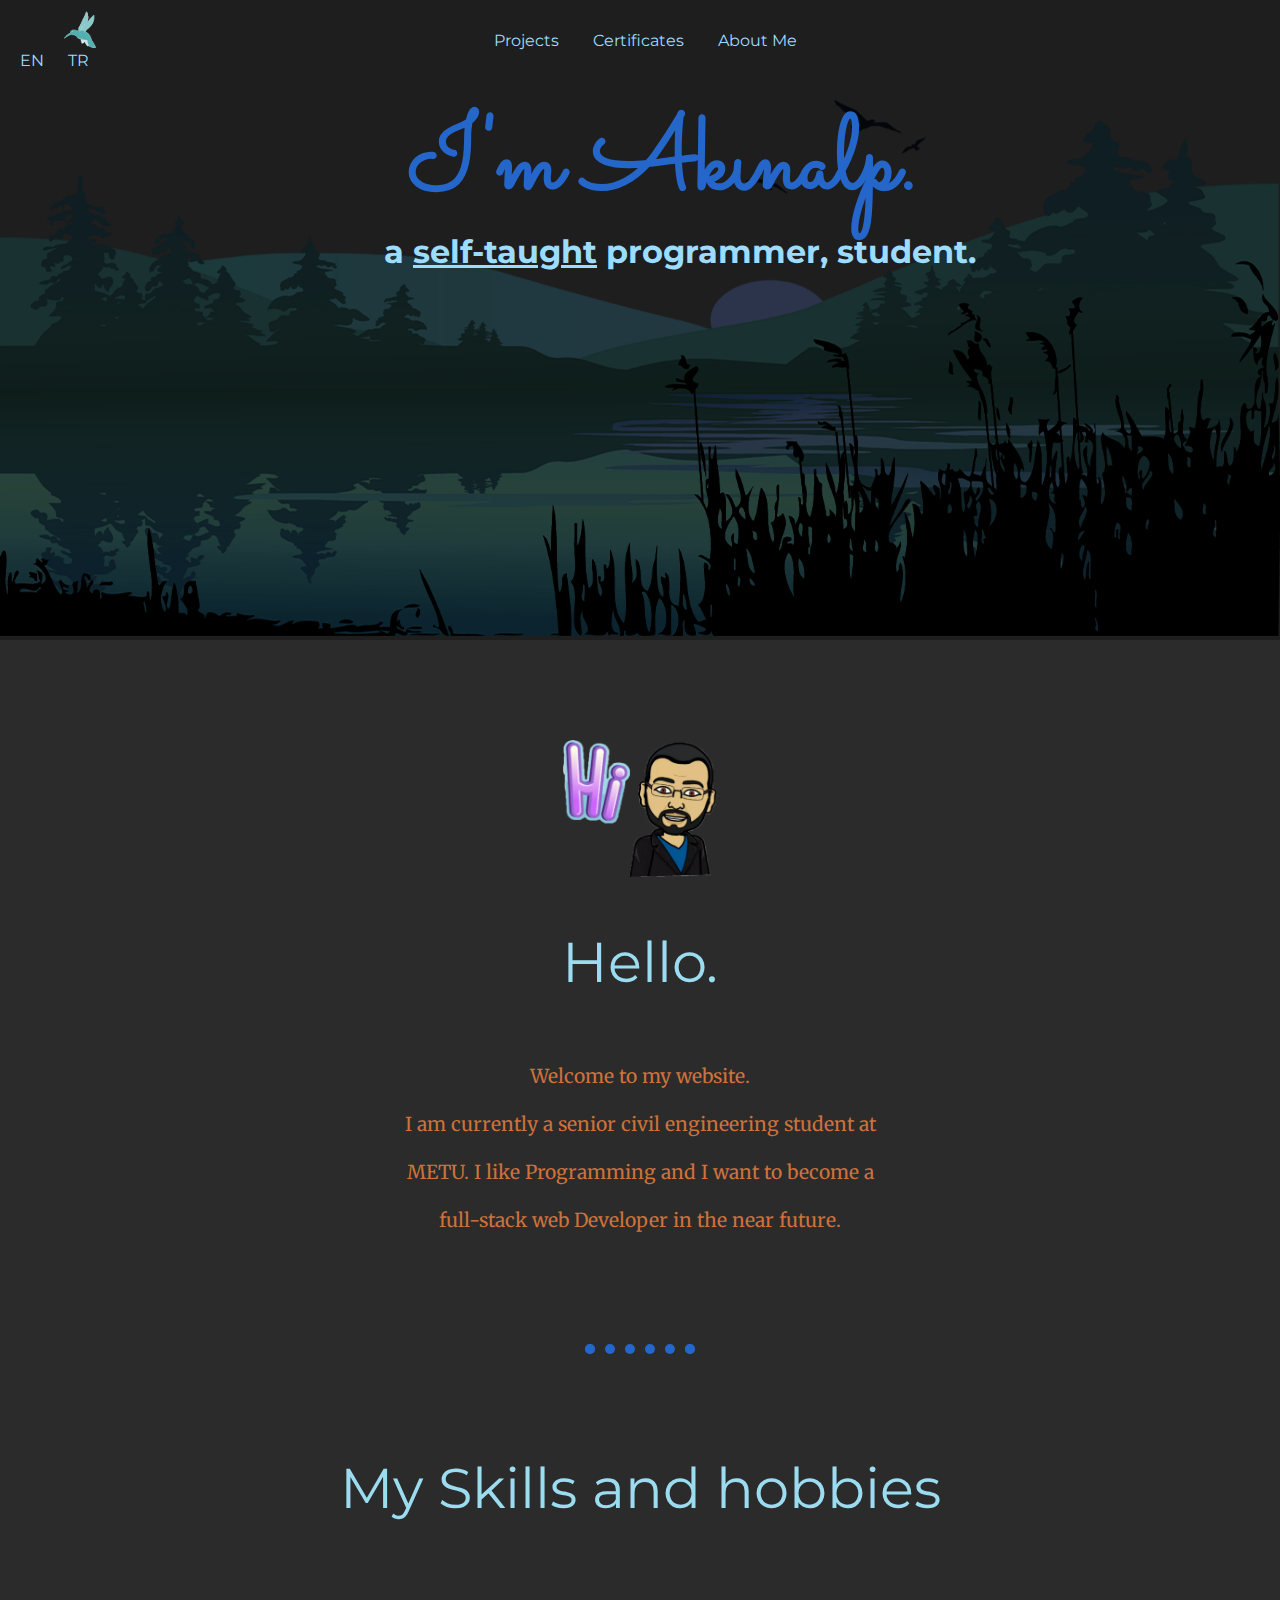
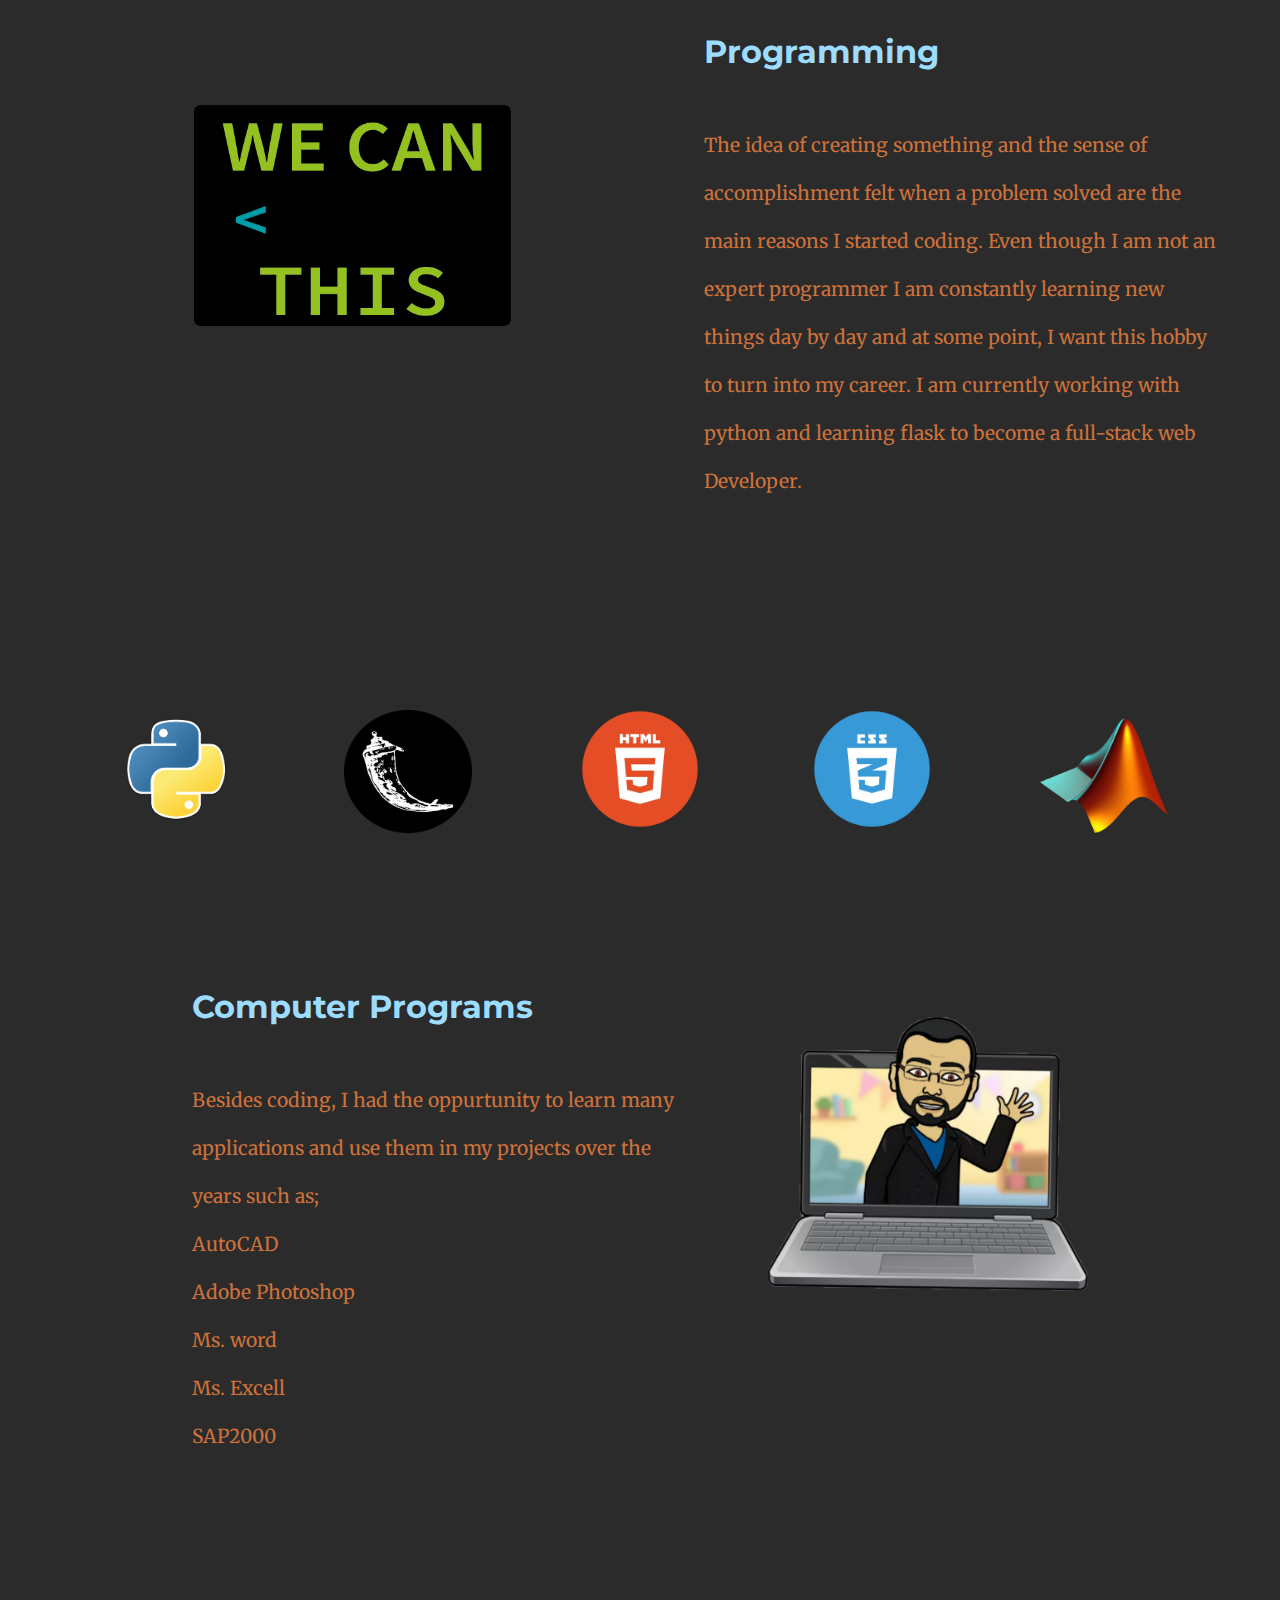
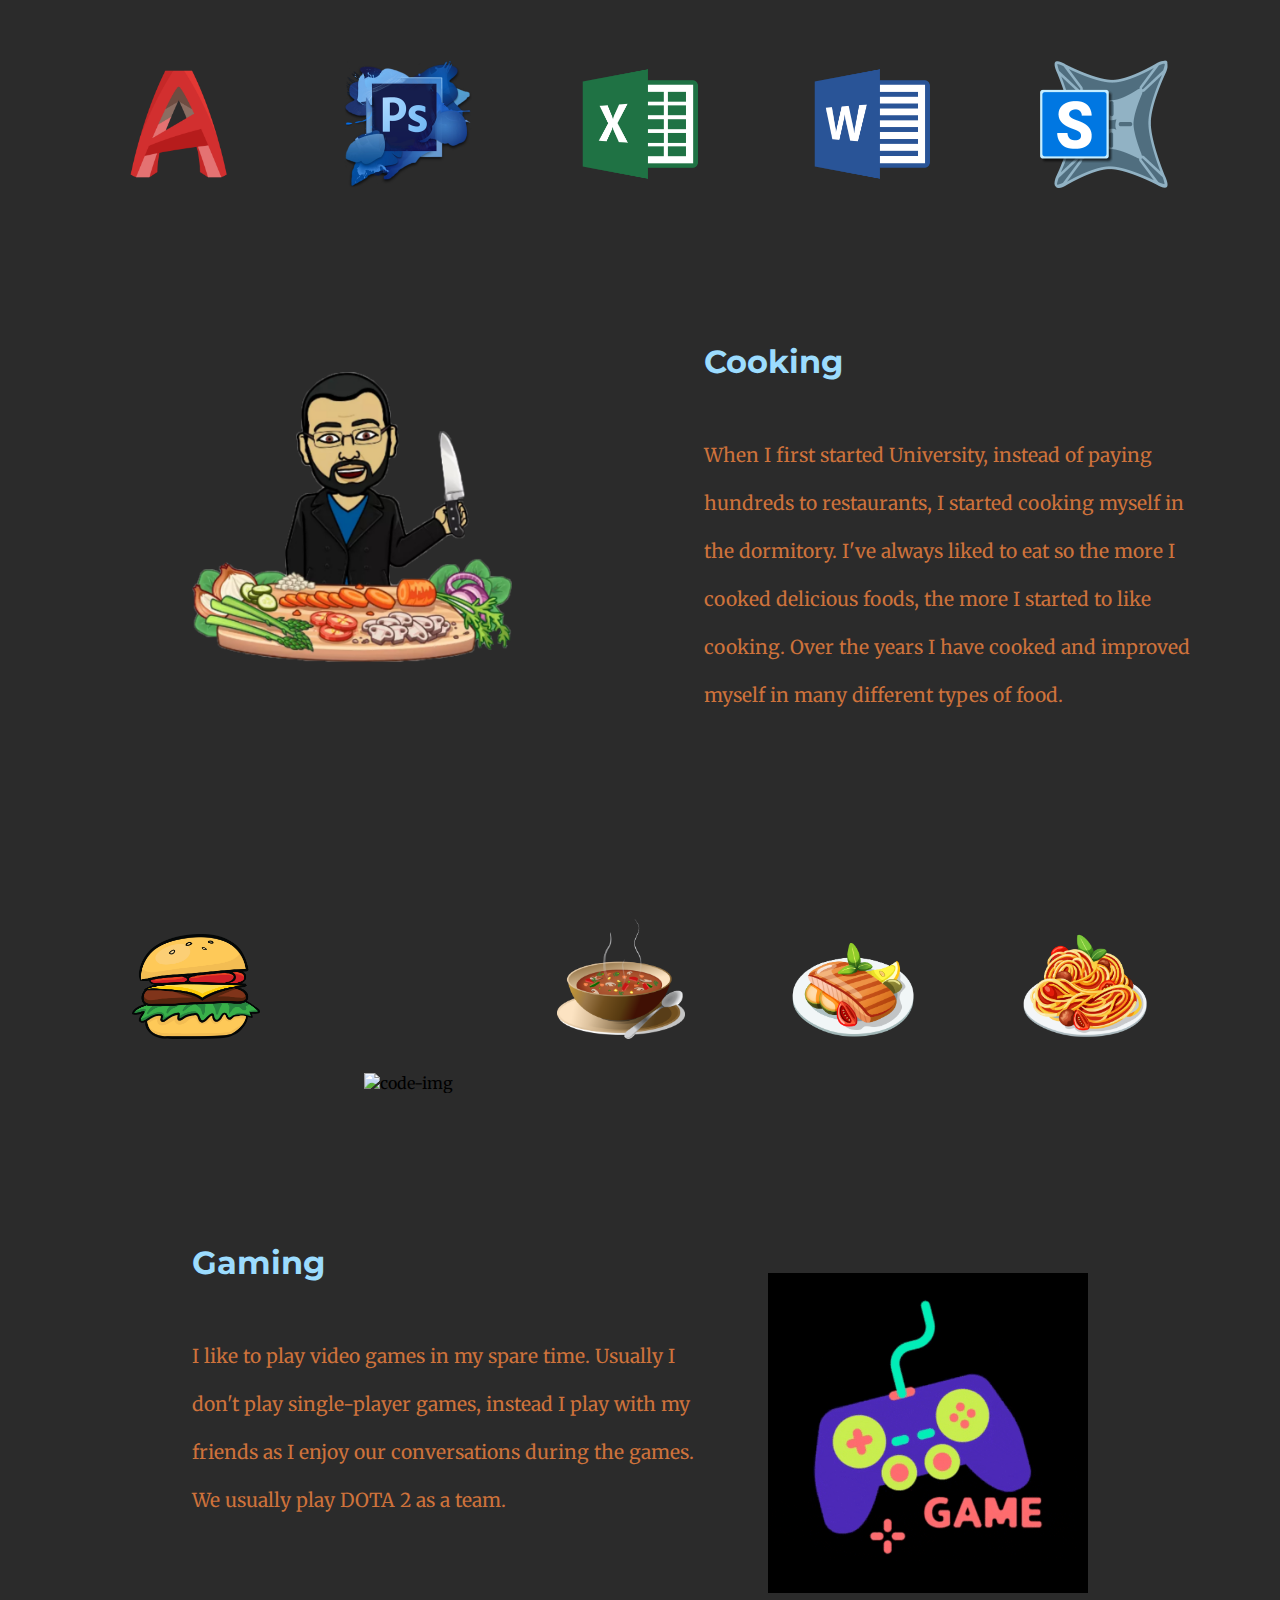
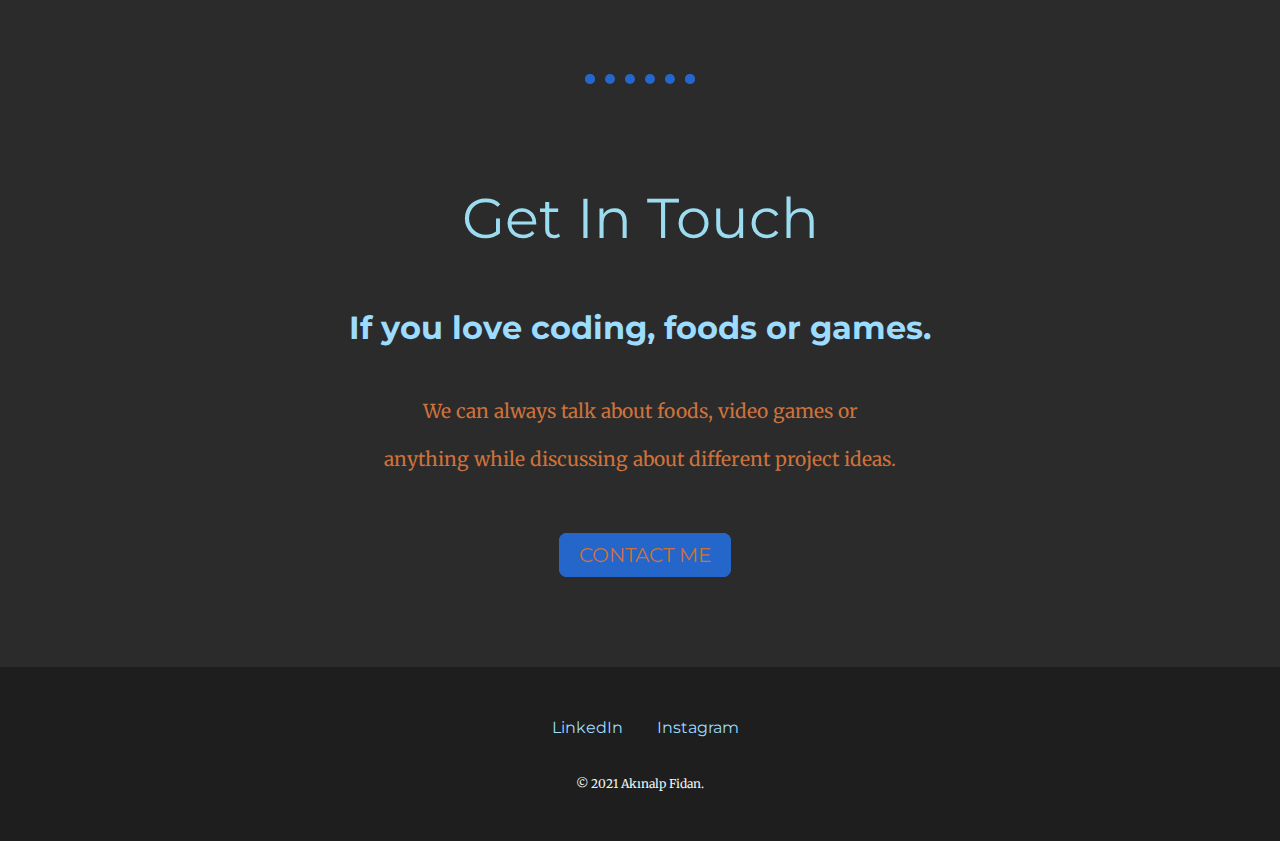
==== index.html @ 0c488c2d "Add initial files" ====
<!DOCTYPE html>
<html>

<head>
  <meta charset="utf-8">
  <title>Akınalp Fidan</title>
  <link rel="stylesheet" href="css/styles.css">
  <link href="https://fonts.googleapis.com/css?family=Merriweather|Montserrat|Sacramento" rel="stylesheet">
  <link rel="icon" href="favicon.ico">

</head>


<body>
  <div class="fixed-container">
    <a class="footer-link" href="index.html">Projects</a>
    <a class="footer-link" href="index.html">Certificates</a>
    <a class="footer-link" href="index.html">About Me</a>
    <div class="langs">
      <a class="language" href="index.html">EN</a>
      <a class="language" href="index_tr.html">TR</a>
    </div>
  </div>
  <div id="box"><img id="box" src="rcLoy5Lpi.gif" alt="cloud"></div>
  <div id="box2"><img id="box2" src="rcLoy5Lpi.gif" alt="cloud"></div>
  <div class="top-container">


    <div class="title-text">
      <h1>I'm Akınalp.</h1>
      <h3 class="main">a <span class="pro">self-taught</span> programmer, student.</h3>
    </div>

    <img class="mountain" src="images/sunset4.png" alt="mountain-img">
  </div>

  <div class="middle-container">

    <div class="profile">

      <img src="images/hello.png" alt="akinalp-profile-img">
      <h2>Hello.</h2>
      <p class="intro">Welcome to my website. <br> I am currently a senior civil engineering student at METU. I like
        Programming
        and I want to become a full-stack web Developer in the near future.
      </p>
    </div>
    <hr>
    <div class="skills">
      <h2>My Skills and hobbies </h2>
      <div class="skill-row">
        <img class="code-img" src="images/giphy.gif" alt="code-img">

        <h3 class="first-skill">Programming</h3>
        <p class="first-skill">The idea of creating something and the sense of accomplishment felt when a problem solved
          are the main reasons I started coding. Even though I am not an expert programmer I am constantly learning new
          things day by day and at some point, I want this hobby to turn into my career. I am currently working with
          python and learning
          flask to become a full-stack web Developer.
        </p>


      </div>
      <div>
        <img class="code-example" src="images/python.png" alt="code-img">
        <img class="code-example" src="images/flask.png" alt="code-img">
        <img class="code-example" src="images/html.png" alt="code-img">
        <img class="code-example" src="images/css.png" alt="code-img">
        <img class="code-example" src="images/Matlab.png" alt="code-img">
      </div>

      <div class="skill-row">
        <img class="app-img" src="images/code.png" alt="app-img">

        <h3 class="second-skill">Computer Programs</h3>
        <p class="second-skill">Besides coding, I had the oppurtunity to learn many applications and use them in my
          projects over the years such
          as;<br>
          AutoCAD<br> Adobe Photoshop <br>Ms. word<br> Ms. Excell<br> SAP2000</p>

      </div>
      <div>
        <img class="code-example" src="images/autocad.png" alt="code-img">
        <img class="code-example" src="images/ps.png" alt="code-img">
        <img class="code-example" src="images/excell.png" alt="code-img">
        <img class="code-example" src="images/word.png" alt="code-img">
        <img class="code-example" src="images/sap.png" alt="code-img">
      </div>
    </div>
    <div class="skill-row">
      <img class="cooking-img" src="images/cooking.png" alt="cooking-img">

      <h3 class="third-skill">Cooking</h3>
      <p class="third-skill">When I first started University, instead of paying hundreds to restaurants, I started
        cooking myself in the dormitory. I've always liked to eat so the more I cooked delicious foods, the more I
        started
        to like cooking. Over the years I have cooked and improved myself in many different types of food.

      </p>

    </div>
    <div>
      <img class="code-example" src="images/burger.png" alt="code-img">
      <img class="code-example" src="images/pizza.png" alt="code-img">
      <img class="code-example" src="images/soup.png" alt="code-img">
      <img class="code-example" src="images/steak.png" alt="code-img">
      <img class="code-example" src="images/pasta.png" alt="code-img">
    </div>
    <div class="skill-row">
      <img class="app-img" src="images/game.gif" alt="app-img">

      <h3 class="fourth-skill">Gaming</h3>
      <p class="fourth-skill">I like to play video games in my spare time. Usually I don't play single-player games,
        instead I play with my friends as I enjoy our conversations during the games. We usually play DOTA 2 as a
        team.<br></p>

    </div>
    <hr>
    <div class="contact-me">
      <h2>Get In Touch</h2>
      <h3>If you love coding, foods or games.</h3>
      <p class="contact-message">We can always talk about foods, video games or anything while discussing about
        different project ideas.</p>
      <a class="btn" href="mailto:akinalpfdn@outlook.com">CONTACT ME</a>
    </div>
  </div>


  <div class="bottom-container">
    <a class="footer-link" href="https://www.linkedin.com/in/akınalp-fidan-0b681616a/">LinkedIn</a>
    <a class="footer-link" href="https://www.instagram.com/akinalp.fidan/?hl=en">Instagram</a>

    <p class="copyright">© 2021 Akınalp Fidan.</p>
  </div>
</body>
<script type="text/javascript" src="script.js"></script>

</html>
---- css/styles.css ----
body {
  background-color: #2b2b2b;
  margin: 0;
  text-align: center;
  font-family: "Merriweather", serif;
}
#box {
  width: 80px;
  z-index: 99;
  position: absolute; /* Allows us to move it around */
  transition: ease-out 1s; /* Gives a smooth movement following the box, s for seconds. Feel free to increase lower */
}
#box2 {
  width: 80px;
  z-index: 99;
  position: absolute; /* Allows us to move it around */
  transition: ease-out 1s; /* Gives a smooth movement following the box, s for seconds. Feel free to increase lower */
}
h1 {
  color: #2566ca;
  font-size: 6.5rem;
  position: absolute;
  left: 32%;
  top: 40px;
  margin: 50px auto 0 auto;
  font-family: "Sacramento", cursive;
}

h2 {
  color: #9cdcf0;
  font-family: "Montserrat", sans-serif;
  font-size: 3.5rem;
  font-weight: normal;
  padding-bottom: 10px;
}
.main {
  position: absolute;
  left: 30%;
  top: 200px;
}
h3 {
  font-size: 2rem;
  color: #9cdcfe;
  font-family: "Montserrat", sans-serif;
}

p {
  line-height: 2.5;
  font-size: 1.2rem;
  color: #ce723b;
}

hr {
  border: dotted #2566ca 10px;
  border-bottom: none;
  width: 7%;
  margin: 100px auto;
}

a {
  color: #9cdcfe;
  font-family: "Montserrat", sans-serif;
  margin: 0 10px 10px 20px;
  text-decoration: none;
}

a:hover {
  color: #eaf6f6;
}

.top-container {
  background-color: #1e1e1e;
  position: relative;
  padding-top: 100px;
}

.middle-container {
  margin: 100px 0;
  background-color: #2b2b2b;
}

.bottom-container {
  background-color: #1e1e1e;
  padding: 50px 0 10px;
}
.fixed-container {
  background-color: #1e1e1e;
  padding: 30px 0 40px;
  margin-bottom: 10px;
  position: fixed;
  z-index: 99;
  width: 100%;
}
.skill-row {
  width: 100%;
  margin: 100px 0 150px 0;
  text-align: left;
}

.pro {
  text-decoration: underline;
}

.intro {
  width: 40%;
  margin: auto;
}

.contact-message {
  width: 40%;
  margin: 40px auto 60px;
}

.copyright {
  color: #eaf6f6;
  font-size: 0.75rem;
  padding: 20px 0;
}

.top-cloud {
  position: absolute;
  right: 300px;
  top: 40px;
}

.bottom-cloud {
  position: absolute;
  left: 250px;
  bottom: 300px;
}

.code-img {
  width: 25%;
  float: left;
  margin-left: 15%;
  margin-top: 70px;
}

.app-img {
  width: 25%;
  float: right;
  margin-right: 15%;
  margin-top: 30px;
}

.btn {
  background: #2566ca;
  background-image: -webkit-linear-gradient(top, #2566ca, #2566ca);
  background-image: -moz-linear-gradient(top, #2566ca, #2566ca);
  background-image: -ms-linear-gradient(top, #2566ca, #2566ca);
  background-image: -o-linear-gradient(top, #2566ca, #2566ca);
  background-image: linear-gradient(to bottom, #2566ca, #2566ca);
  -webkit-border-radius: 8;
  -moz-border-radius: 8;
  border-radius: 8px;
  font-family: "Montserrat", sans-serif;
  color: #ce723b;
  font-size: 20px;
  padding: 10px 20px 10px 20px;
  text-decoration: none;
}

.btn:hover {
  background: #9cdcfe;
  background-image: -webkit-linear-gradient(top, #9cdcfe, #9cdcfe);
  background-image: -moz-linear-gradient(top, #9cdcfe, #9cdcfe);
  background-image: -ms-linear-gradient(top, #9cdcfe, #9cdcfe);
  background-image: -o-linear-gradient(top, #9cdcfe, #9cdcfe);
  background-image: linear-gradient(to bottom, #9cdcfe, #9cdcfe);
  text-decoration: none;
}

.first-skill {
  width: 40%;

  margin-left: 55%;
  margin-top: 50px;
}

.second-skill {
  width: 40%;
  margin-top: 50px;
  margin-left: 15%;
}

.profile img {
  width: 12%;
}

.code-example {
  width: 10%;
  margin: 50px 50px 50px 50px;
}

.third-skill {
  width: 40%;

  margin-left: 55%;
  margin-top: 50px;
}

.cooking-img {
  width: 25%;
  float: left;
  margin-left: 15%;
  margin-top: 30px;
}

.fourth-skill {
  width: 40%;
  margin-top: 50px;
  margin-left: 15%;
}
.language {
  margin-right: 0;
}
.langs {
  position: absolute;

  align-items: center;
}

.mountain {
  width: 100%;
}
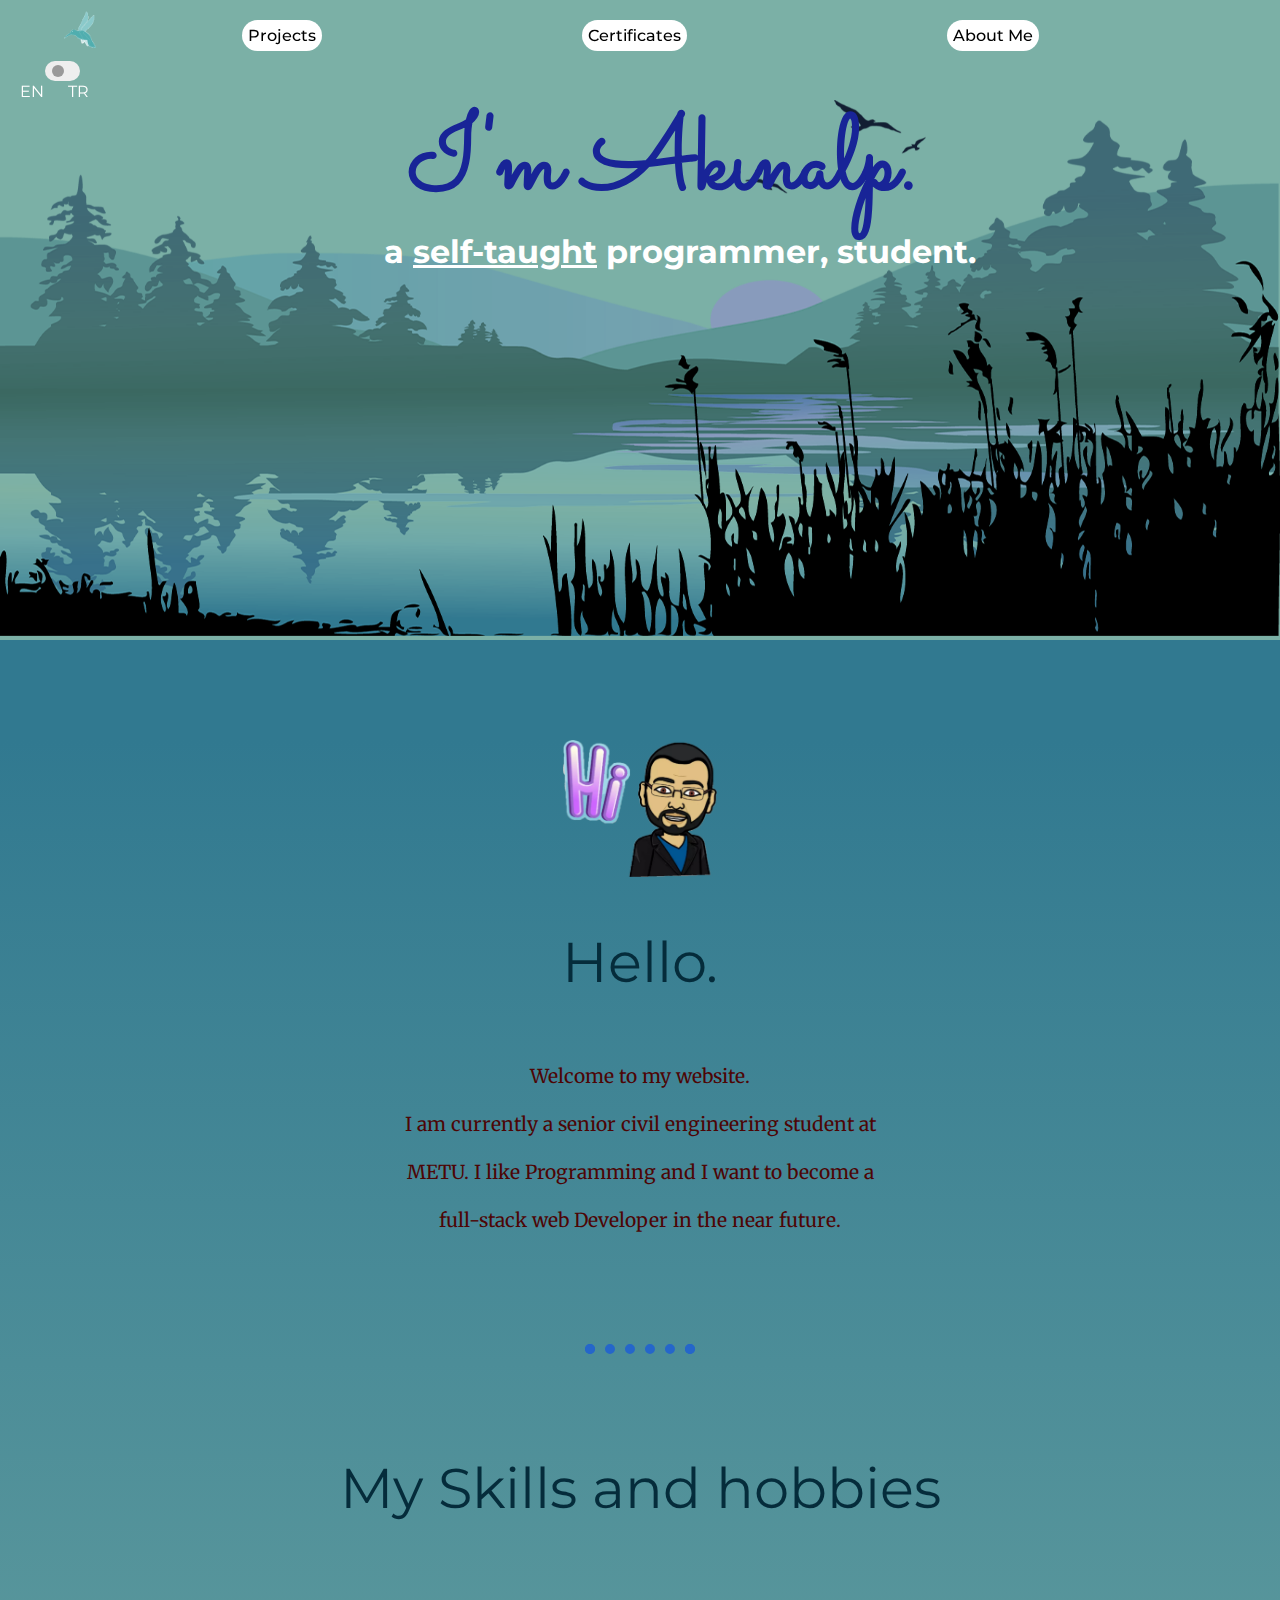
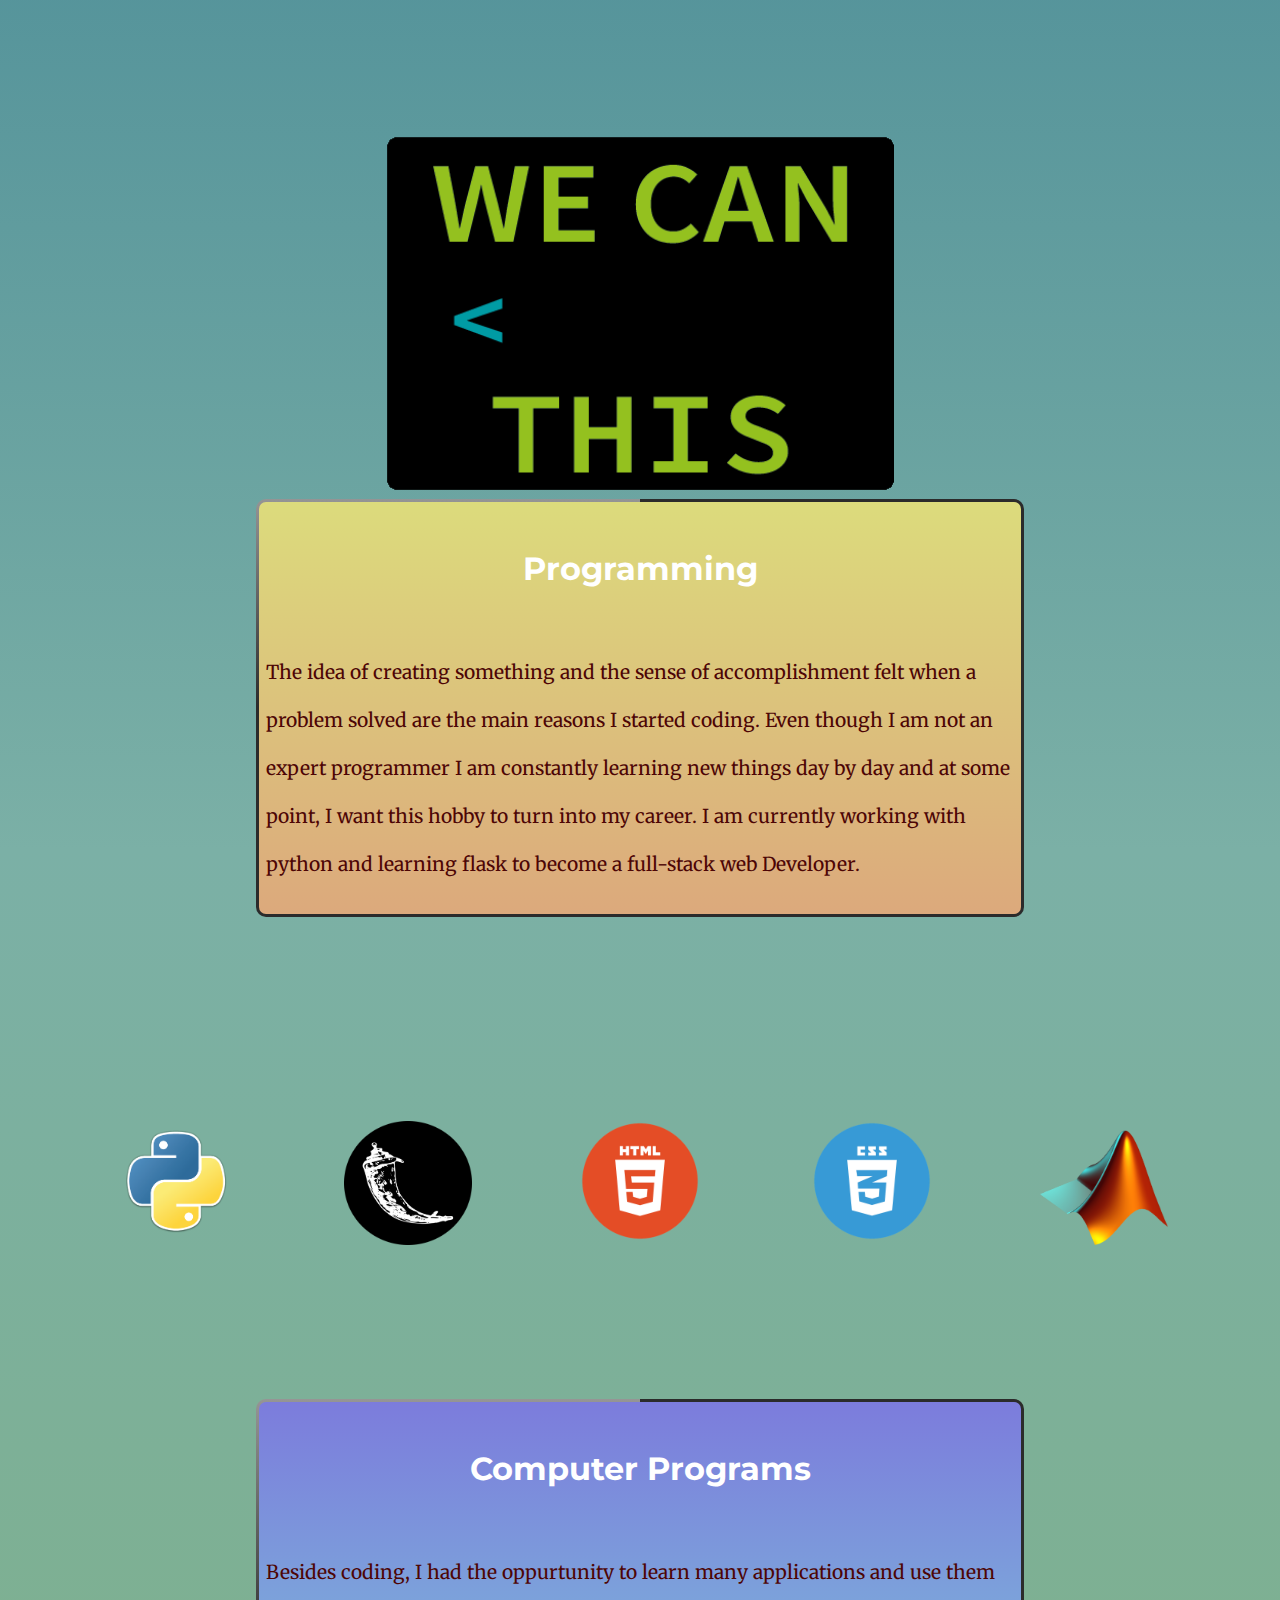
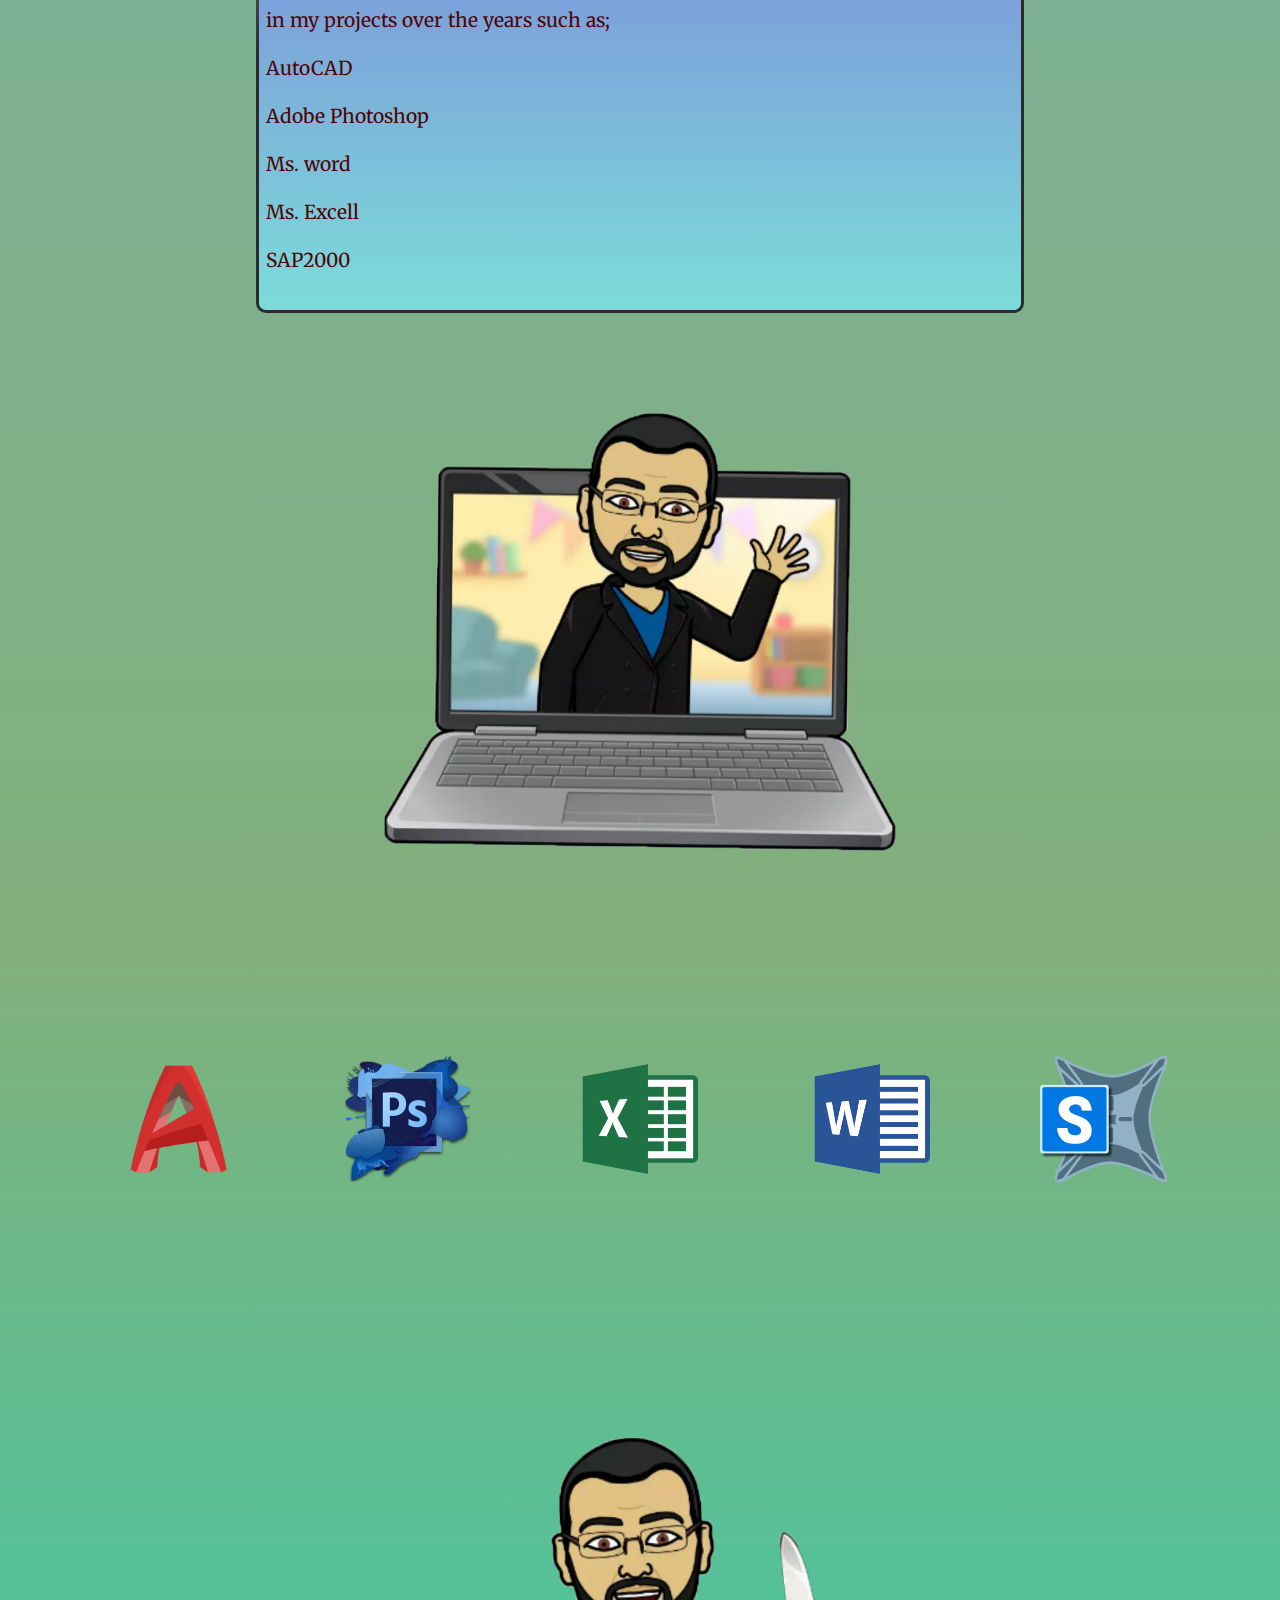
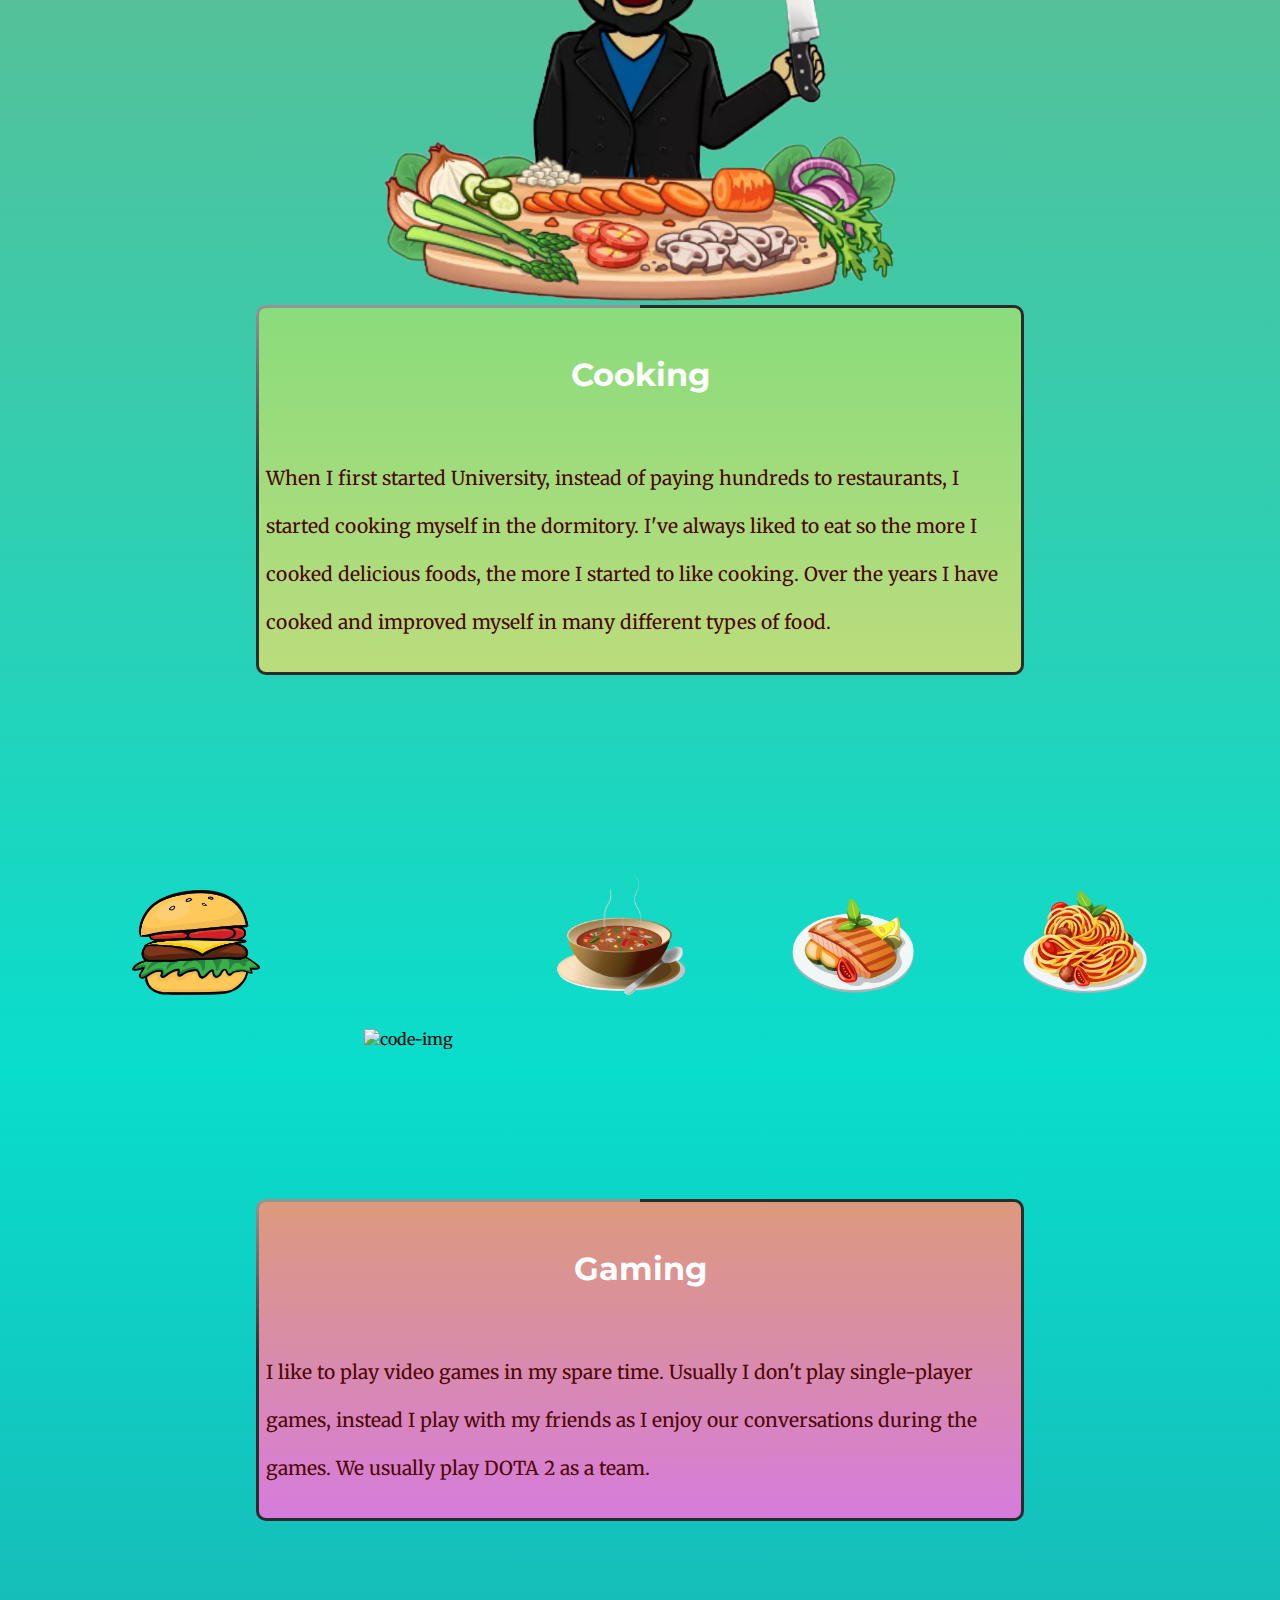
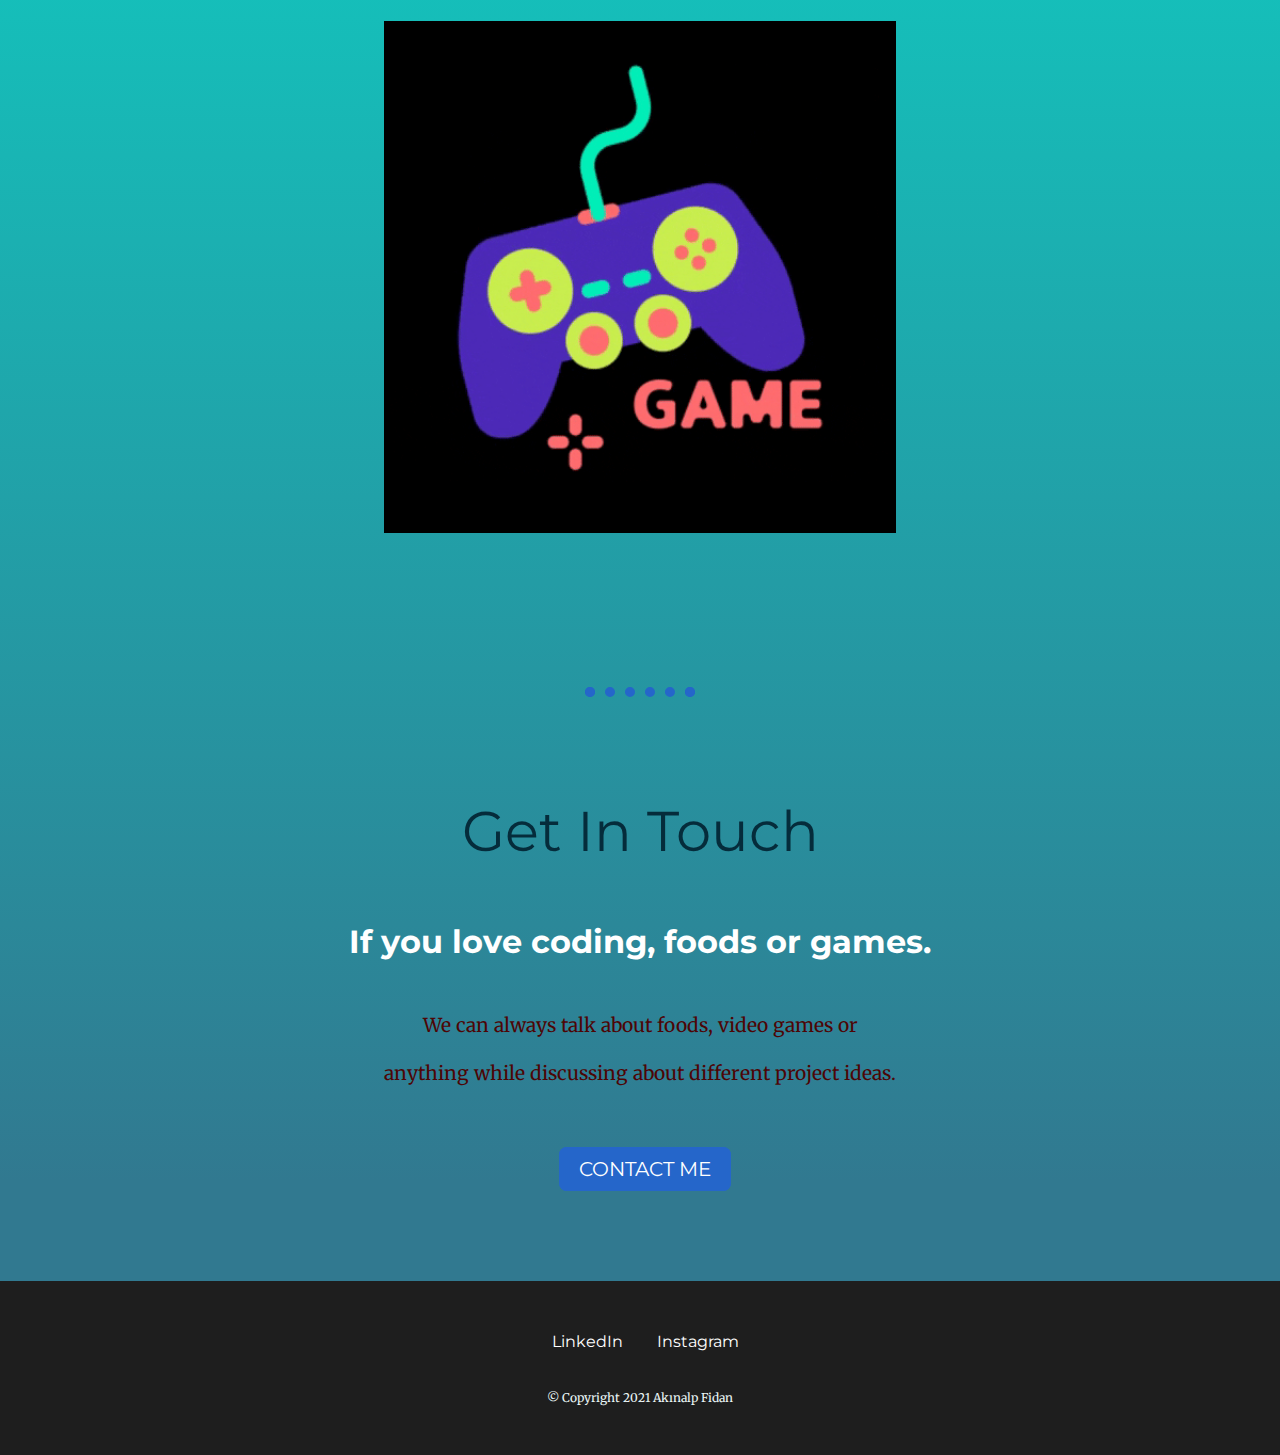
==== commit eaa4acec: "Add files via upload" ====
--- a/index.html
+++ b/index.html
@@ -1,138 +1,185 @@
-<!DOCTYPE html>
-<html>
-
-<head>
-  <meta charset="utf-8">
-  <title>Akınalp Fidan</title>
-  <link rel="stylesheet" href="css/styles.css">
-  <link href="https://fonts.googleapis.com/css?family=Merriweather|Montserrat|Sacramento" rel="stylesheet">
-  <link rel="icon" href="favicon.ico">
-
-</head>
-
-
-<body>
-  <div class="fixed-container">
-    <a class="footer-link" href="index.html">Projects</a>
-    <a class="footer-link" href="index.html">Certificates</a>
-    <a class="footer-link" href="index.html">About Me</a>
-    <div class="langs">
-      <a class="language" href="index.html">EN</a>
-      <a class="language" href="index_tr.html">TR</a>
-    </div>
-  </div>
-  <div id="box"><img id="box" src="rcLoy5Lpi.gif" alt="cloud"></div>
-  <div id="box2"><img id="box2" src="rcLoy5Lpi.gif" alt="cloud"></div>
-  <div class="top-container">
-
-
-    <div class="title-text">
-      <h1>I'm Akınalp.</h1>
-      <h3 class="main">a <span class="pro">self-taught</span> programmer, student.</h3>
-    </div>
-
-    <img class="mountain" src="images/sunset4.png" alt="mountain-img">
-  </div>
-
-  <div class="middle-container">
-
-    <div class="profile">
-
-      <img src="images/hello.png" alt="akinalp-profile-img">
-      <h2>Hello.</h2>
-      <p class="intro">Welcome to my website. <br> I am currently a senior civil engineering student at METU. I like
-        Programming
-        and I want to become a full-stack web Developer in the near future.
-      </p>
-    </div>
-    <hr>
-    <div class="skills">
-      <h2>My Skills and hobbies </h2>
-      <div class="skill-row">
-        <img class="code-img" src="images/giphy.gif" alt="code-img">
-
-        <h3 class="first-skill">Programming</h3>
-        <p class="first-skill">The idea of creating something and the sense of accomplishment felt when a problem solved
-          are the main reasons I started coding. Even though I am not an expert programmer I am constantly learning new
-          things day by day and at some point, I want this hobby to turn into my career. I am currently working with
-          python and learning
-          flask to become a full-stack web Developer.
-        </p>
-
-
-      </div>
-      <div>
-        <img class="code-example" src="images/python.png" alt="code-img">
-        <img class="code-example" src="images/flask.png" alt="code-img">
-        <img class="code-example" src="images/html.png" alt="code-img">
-        <img class="code-example" src="images/css.png" alt="code-img">
-        <img class="code-example" src="images/Matlab.png" alt="code-img">
-      </div>
-
-      <div class="skill-row">
-        <img class="app-img" src="images/code.png" alt="app-img">
-
-        <h3 class="second-skill">Computer Programs</h3>
-        <p class="second-skill">Besides coding, I had the oppurtunity to learn many applications and use them in my
-          projects over the years such
-          as;<br>
-          AutoCAD<br> Adobe Photoshop <br>Ms. word<br> Ms. Excell<br> SAP2000</p>
-
-      </div>
-      <div>
-        <img class="code-example" src="images/autocad.png" alt="code-img">
-        <img class="code-example" src="images/ps.png" alt="code-img">
-        <img class="code-example" src="images/excell.png" alt="code-img">
-        <img class="code-example" src="images/word.png" alt="code-img">
-        <img class="code-example" src="images/sap.png" alt="code-img">
-      </div>
-    </div>
-    <div class="skill-row">
-      <img class="cooking-img" src="images/cooking.png" alt="cooking-img">
-
-      <h3 class="third-skill">Cooking</h3>
-      <p class="third-skill">When I first started University, instead of paying hundreds to restaurants, I started
-        cooking myself in the dormitory. I've always liked to eat so the more I cooked delicious foods, the more I
-        started
-        to like cooking. Over the years I have cooked and improved myself in many different types of food.
-
-      </p>
-
-    </div>
-    <div>
-      <img class="code-example" src="images/burger.png" alt="code-img">
-      <img class="code-example" src="images/pizza.png" alt="code-img">
-      <img class="code-example" src="images/soup.png" alt="code-img">
-      <img class="code-example" src="images/steak.png" alt="code-img">
-      <img class="code-example" src="images/pasta.png" alt="code-img">
-    </div>
-    <div class="skill-row">
-      <img class="app-img" src="images/game.gif" alt="app-img">
-
-      <h3 class="fourth-skill">Gaming</h3>
-      <p class="fourth-skill">I like to play video games in my spare time. Usually I don't play single-player games,
-        instead I play with my friends as I enjoy our conversations during the games. We usually play DOTA 2 as a
-        team.<br></p>
-
-    </div>
-    <hr>
-    <div class="contact-me">
-      <h2>Get In Touch</h2>
-      <h3>If you love coding, foods or games.</h3>
-      <p class="contact-message">We can always talk about foods, video games or anything while discussing about
-        different project ideas.</p>
-      <a class="btn" href="mailto:akinalpfdn@outlook.com">CONTACT ME</a>
-    </div>
-  </div>
-
-
-  <div class="bottom-container">
-    <a class="footer-link" href="https://www.linkedin.com/in/akınalp-fidan-0b681616a/">LinkedIn</a>
-    <a class="footer-link" href="https://www.instagram.com/akinalp.fidan/?hl=en">Instagram</a>
-
-    <p class="copyright">© 2021 Akınalp Fidan.</p>
-  </div>
-</body>
-<script type="text/javascript" src="script.js"></script>
-
-</html>+<!DOCTYPE html>
+<html>
+
+<head>
+  <meta charset="utf-8">
+  <title>Akınalp Fidan</title>
+  <!-- Google Fonts -->
+  <link href="https://fonts.googleapis.com/css?family=Merriweather|Montserrat|Sacramento" rel="stylesheet">
+  <link rel="icon" href="favicon.ico">
+  <!-- Bootstrap CSS -->
+  <link rel="stylesheet" href="https://cdn.jsdelivr.net/npm/bootstrap@4.5.3/dist/css/bootstrap.min.css" integrity="sha384-TX8t27EcRE3e/ihU7zmQxVncDAy5uIKz4rEkgIXeMed4M0jlfIDPvg6uqKI2xXr2" crossorigin="anonymous">
+  <link rel="preconnect" href="https://fonts.gstatic.com">
+    <!-- fontawesome -->
+<link rel="stylesheet" href="https://use.fontawesome.com/releases/v5.15.3/css/all.css" integrity="sha384-SZXxX4whJ79/gErwcOYf+zWLeJdY/qpuqC4cAa9rOGUstPomtqpuNWT9wdPEn2fk" crossorigin="anonymous">
+  <!-- custom css -->
+  <link rel="stylesheet" href="css/styles.css">
+
+
+</head>
+
+
+<body>
+  <div class="fixed-container" , id="navbar">
+    <a class="BUTTON2" href="index.html">Projects</a>
+    <a class="BUTTON2" href="index.html">Certificates</a>
+    <a class="BUTTON2" href="index.html">About Me</a>
+
+       <label class="switch">
+         <i class="fas fa-adjust icon"></i>
+         <div>
+           <input type="checkbox", id="toggle" />
+           <span class="slider round"></span>
+         </div>
+       </label>
+
+
+    <div class="langs">
+      <a class="language" href="index.html">EN</a>
+      <a class="language" href="index_tr.html">TR</a>
+    </div>
+  </div>
+  <div id="box"><img id="box" src="rcLoy5Lpi.gif" alt="cloud"></div>
+  <div id="box2"><img id="box2" src="rcLoy5Lpi.gif" alt="cloud"></div>
+  <div class="top-container">
+
+
+    <div class="title-text">
+      <h1>I'm Akınalp.</h1>
+      <h3 class="main">a <span class="pro">self-taught</span> programmer, student.</h3>
+    </div>
+
+    <img class="mountain", id="mountain" src="images/sunset2.png" alt="mountain-img">
+  </div>
+
+  <div class="middle-container">
+
+    <div class="profile">
+
+      <img src="images/hello.png" alt="akinalp-profile-img">
+      <h2>Hello.</h2>
+      <p class="intro">Welcome to my website. <br> I am currently a senior civil engineering student at METU. I like
+        Programming
+        and I want to become a full-stack web Developer in the near future.
+      </p>
+    </div>
+    <hr>
+    <div class="skills">
+      <h2>My Skills and hobbies </h2>
+      <div class="skill-row row">
+        <div class="col-5">
+
+
+          <img class="skill-img" src="images/giphy.gif" alt="code-img">
+        </div>
+        <div class="col-7">
+          <div class="skill-one">
+
+
+            <h3 class="skill-head">Programming</h3>
+            <p class="skill-text">The idea of creating something and the sense of accomplishment felt when a problem solved
+              are the main reasons I started coding. Even though I am not an expert programmer I am constantly learning new
+              things day by day and at some point, I want this hobby to turn into my career. I am currently working with
+              python and learning
+              flask to become a full-stack web Developer.
+            </p>
+          </div>
+        </div>
+
+      </div>
+      <div>
+        <img class="code-example" src="images/python.png" alt="code-img">
+        <img class="code-example" src="images/flask.png" alt="code-img">
+        <img class="code-example" src="images/html.png" alt="code-img">
+        <img class="code-example" src="images/css.png" alt="code-img">
+        <img class="code-example" src="images/Matlab.png" alt="code-img">
+      </div>
+
+      <div class="skill-row row">
+        <div class="col-7">
+          <div class="skill-two">
+            <h3 class="skill-head">Computer Programs</h3>
+            <p class="skill-text">Besides coding, I had the oppurtunity to learn many applications and use them in my
+              projects over the years such
+              as;<br>
+              AutoCAD<br> Adobe Photoshop <br>Ms. word<br> Ms. Excell<br> SAP2000</p>
+
+          </div>
+        </div>
+        <div class="col-5">
+          <img class="skill-img" src="images/code.png" alt="app-img">
+        </div>
+      </div>
+      <div>
+        <img class="code-example" src="images/autocad.png" alt="code-img">
+        <img class="code-example" src="images/ps.png" alt="code-img">
+        <img class="code-example" src="images/excell.png" alt="code-img">
+        <img class="code-example" src="images/word.png" alt="code-img">
+        <img class="code-example" src="images/sap.png" alt="code-img">
+      </div>
+
+      <div class="skill-row row">
+        <div class="col-5">
+          <img class="skill-img" src="images/cooking.png" alt="cooking-img">
+        </div>
+        <div class="col-7">
+          <div class="skill-three">
+            <h3 class="skill-head">Cooking</h3>
+            <p class="skill-text">When I first started University, instead of paying hundreds to restaurants, I started
+              cooking myself in the dormitory. I've always liked to eat so the more I cooked delicious foods, the more I
+              started
+              to like cooking. Over the years I have cooked and improved myself in many different types of food.
+
+            </p>
+          </div>
+        </div>
+      </div>
+      <div>
+        <img class="code-example" src="images/burger.png" alt="code-img">
+        <img class="code-example" src="images/pizza.png" alt="code-img">
+        <img class="code-example" src="images/soup.png" alt="code-img">
+        <img class="code-example" src="images/steak.png" alt="code-img">
+        <img class="code-example" src="images/pasta.png" alt="code-img">
+      </div>
+      <div class="skill-row row">
+        <div class="col-7">
+              <div class="skill-four">
+          <h3 class="skill-head">Gaming</h3>
+
+            <p class="skill-text">I like to play video games in my spare time. Usually I don't play single-player games,
+              instead I play with my friends as I enjoy our conversations during the games. We usually play DOTA 2 as a
+              team.<br></p>
+          </div>
+        </div>
+        <div class="col-5">
+          <img class="skill-img" src="images/game.gif" alt="app-img">
+        </div>
+      </div>
+      <hr>
+      <div class="contact-me">
+        <h2>Get In Touch</h2>
+        <h3>If you love coding, foods or games.</h3>
+        <p class="contact-message">We can always talk about foods, video games or anything while discussing about
+          different project ideas.</p>
+        <a class="btn" href="mailto:akinalpfdn@outlook.com">CONTACT ME</a>
+      </div>
+    </div>
+  </div>
+
+  <div class="bottom-container">
+    <a class="footer-link" href="https://www.linkedin.com/in/akınalp-fidan-0b681616a/">LinkedIn</a>
+    <a class="footer-link" href="https://www.instagram.com/akinalp.fidan/?hl=en">Instagram</a>
+
+    <p class="copyright">© Copyright 2021 Akınalp Fidan</p>
+  </div>
+</body>
+<!-- js for birds -->
+<script type="text/javascript" src="script.js"></script>
+<script type="text/javascript">
+  body.classList.add('light-theme');
+</script>
+<!-- Option 1: jQuery and Bootstrap Bundle (includes Popper) -->
+<script src="https://code.jquery.com/jquery-3.5.1.slim.min.js" integrity="sha384-DfXdz2htPH0lsSSs5nCTpuj/zy4C+OGpamoFVy38MVBnE+IbbVYUew+OrCXaRkfj" crossorigin="anonymous"></script>
+<script src="https://cdn.jsdelivr.net/npm/bootstrap@4.5.3/dist/js/bootstrap.bundle.min.js" integrity="sha384-ho+j7jyWK8fNQe+A12Hb8AhRq26LrZ/JpcUGGOn+Y7RsweNrtN/tE3MoK7ZeZDyx" crossorigin="anonymous"></script>
+
+</html>
--- a/css/styles.css
+++ b/css/styles.css
@@ -1,225 +1,500 @@
-body {
-  background-color: #2b2b2b;
-  margin: 0;
-  text-align: center;
-  font-family: "Merriweather", serif;
-}
-#box {
-  width: 80px;
-  z-index: 99;
-  position: absolute; /* Allows us to move it around */
-  transition: ease-out 1s; /* Gives a smooth movement following the box, s for seconds. Feel free to increase lower */
-}
-#box2 {
-  width: 80px;
-  z-index: 99;
-  position: absolute; /* Allows us to move it around */
-  transition: ease-out 1s; /* Gives a smooth movement following the box, s for seconds. Feel free to increase lower */
-}
-h1 {
-  color: #2566ca;
-  font-size: 6.5rem;
-  position: absolute;
-  left: 32%;
-  top: 40px;
-  margin: 50px auto 0 auto;
-  font-family: "Sacramento", cursive;
-}
-
-h2 {
-  color: #9cdcf0;
-  font-family: "Montserrat", sans-serif;
-  font-size: 3.5rem;
-  font-weight: normal;
-  padding-bottom: 10px;
-}
-.main {
-  position: absolute;
-  left: 30%;
-  top: 200px;
-}
-h3 {
-  font-size: 2rem;
-  color: #9cdcfe;
-  font-family: "Montserrat", sans-serif;
-}
-
-p {
-  line-height: 2.5;
-  font-size: 1.2rem;
-  color: #ce723b;
-}
-
-hr {
-  border: dotted #2566ca 10px;
-  border-bottom: none;
-  width: 7%;
-  margin: 100px auto;
-}
-
-a {
-  color: #9cdcfe;
-  font-family: "Montserrat", sans-serif;
-  margin: 0 10px 10px 20px;
-  text-decoration: none;
-}
-
-a:hover {
-  color: #eaf6f6;
-}
-
-.top-container {
-  background-color: #1e1e1e;
-  position: relative;
-  padding-top: 100px;
-}
-
-.middle-container {
-  margin: 100px 0;
-  background-color: #2b2b2b;
-}
-
-.bottom-container {
-  background-color: #1e1e1e;
-  padding: 50px 0 10px;
-}
-.fixed-container {
-  background-color: #1e1e1e;
-  padding: 30px 0 40px;
-  margin-bottom: 10px;
-  position: fixed;
-  z-index: 99;
-  width: 100%;
-}
-.skill-row {
-  width: 100%;
-  margin: 100px 0 150px 0;
-  text-align: left;
-}
-
-.pro {
-  text-decoration: underline;
-}
-
-.intro {
-  width: 40%;
-  margin: auto;
-}
-
-.contact-message {
-  width: 40%;
-  margin: 40px auto 60px;
-}
-
-.copyright {
-  color: #eaf6f6;
-  font-size: 0.75rem;
-  padding: 20px 0;
-}
-
-.top-cloud {
-  position: absolute;
-  right: 300px;
-  top: 40px;
-}
-
-.bottom-cloud {
-  position: absolute;
-  left: 250px;
-  bottom: 300px;
-}
-
-.code-img {
-  width: 25%;
-  float: left;
-  margin-left: 15%;
-  margin-top: 70px;
-}
-
-.app-img {
-  width: 25%;
-  float: right;
-  margin-right: 15%;
-  margin-top: 30px;
-}
-
-.btn {
-  background: #2566ca;
-  background-image: -webkit-linear-gradient(top, #2566ca, #2566ca);
-  background-image: -moz-linear-gradient(top, #2566ca, #2566ca);
-  background-image: -ms-linear-gradient(top, #2566ca, #2566ca);
-  background-image: -o-linear-gradient(top, #2566ca, #2566ca);
-  background-image: linear-gradient(to bottom, #2566ca, #2566ca);
-  -webkit-border-radius: 8;
-  -moz-border-radius: 8;
-  border-radius: 8px;
-  font-family: "Montserrat", sans-serif;
-  color: #ce723b;
-  font-size: 20px;
-  padding: 10px 20px 10px 20px;
-  text-decoration: none;
-}
-
-.btn:hover {
-  background: #9cdcfe;
-  background-image: -webkit-linear-gradient(top, #9cdcfe, #9cdcfe);
-  background-image: -moz-linear-gradient(top, #9cdcfe, #9cdcfe);
-  background-image: -ms-linear-gradient(top, #9cdcfe, #9cdcfe);
-  background-image: -o-linear-gradient(top, #9cdcfe, #9cdcfe);
-  background-image: linear-gradient(to bottom, #9cdcfe, #9cdcfe);
-  text-decoration: none;
-}
-
-.first-skill {
-  width: 40%;
-
-  margin-left: 55%;
-  margin-top: 50px;
-}
-
-.second-skill {
-  width: 40%;
-  margin-top: 50px;
-  margin-left: 15%;
-}
-
-.profile img {
-  width: 12%;
-}
-
-.code-example {
-  width: 10%;
-  margin: 50px 50px 50px 50px;
-}
-
-.third-skill {
-  width: 40%;
-
-  margin-left: 55%;
-  margin-top: 50px;
-}
-
-.cooking-img {
-  width: 25%;
-  float: left;
-  margin-left: 15%;
-  margin-top: 30px;
-}
-
-.fourth-skill {
-  width: 40%;
-  margin-top: 50px;
-  margin-left: 15%;
-}
-.language {
-  margin-right: 0;
-}
-.langs {
-  position: absolute;
-
-  align-items: center;
-}
-
-.mountain {
-  width: 100%;
-}
+body{
+  --bodyBg: #317990;
+  --h1Color:#182497;
+  --h2Color:#052c3b;
+  --h3Color: #ffffff;
+  --pColor:#4d0505;
+  --hrColor:#2566ca;
+  --aColor: #ffffff;
+  --aHovorColor:#000000;
+  --topContainerBg:#7bb0a6;
+  --middleContainerBg:linear-gradient(#317990, #7bb0a6, #81b07b, #09ddcc, #317990);
+  --bottomContainerBg:#1e1e1e;
+  --btnColor:#ffffff;
+  --BUTTON2Bg:#ffffff;
+  --BUTTON2Color:#000000;
+  --BUTTON2HoverBg:#757474;
+  --skillOneColor:linear-gradient(#dcdb7c, #dca97c);
+  --skillTwoColor:linear-gradient(#7c7cdc, #7cdcd9);
+  --skillThreeColor:linear-gradient(#8adc7c, #bbdc7c);
+  --skillFourColor:linear-gradient(#dc9a7c, #d67cdc);
+  --iconCOlor:#000000;
+  --skillsBorderColor:linear-gradient(#ffffff, #2b2b2b), linear-gradient(#2b2b2b, #2b2b2b), linear-gradient(#2b2b2b, #2b2b2b), linear-gradient(#2b2b2b, #2b2b2b);
+
+}
+
+body.dark-theme{
+  --bodyBg: #1e1e1e;
+  --h1Color:#2566ca;
+  --h2Color:#9cdcf0;
+  --h3Color: #9cdcfe;
+  --pColor:#ce723b;
+  --hrColor:#2566ca;
+  --aColor: #9cdcfe;
+  --aHovorColor:#eaf6f6;
+  --topContainerBg:#1e1e1e;
+  --middleContainerBg:linear-gradient(#1e1e1e, #2b2b2b, #5b5b5b, #2b2b2b, #1e1e1e);
+  --bottomContainerBg:#1e1e1e;
+  --btnColor:#ce723b;
+  --BUTTON2Bg:#1E1E1E;
+  --BUTTON2Color:#9CDCFE;
+  --BUTTON2HoverBg:#2B2B2B;
+  --skillOneColor:linear-gradient(#272727, #313131);
+  --skillTwoColor:linear-gradient(#464646, #595959);
+  --skillThreeColor:linear-gradient(#494949, #363636);
+  --skillFourColor:linear-gradient(#282828, #252525);
+  --iconCOlor:#ffffff;
+  --skillsBorderColor:linear-gradient(#000000, #ffffff), linear-gradient(#ffffff, #ffffff), linear-gradient(#ffffff, #ffffff), linear-gradient(#ffffff, #ffffff);
+
+
+}
+
+
+body {
+  /* background-color: #1e1e1e; */
+  background-color: var(--bodyBg);
+  margin: 0;
+  text-align: center;
+  font-family: "Merriweather", serif;
+}
+
+h1 {
+  color: var(--h1Color);
+  font-size: 6.5rem;
+  position: absolute;
+  left: 32%;
+  top: 40px;
+  margin: 50px auto 0 auto;
+  font-family: "Sacramento", cursive;
+}
+
+h2 {
+  /* color: #9cdcf0; */
+    color: var(--h2Color);
+  font-family: "Montserrat", sans-serif;
+  font-size: 3.5rem;
+  font-weight: normal;
+  padding-bottom: 10px;
+}
+
+h3 {
+  font-size: 2rem;
+  /* color: #9cdcfe; */
+    color: var(--h3Color);
+  font-family: "Montserrat", sans-serif;
+  text-align: center;
+}
+
+p {
+  line-height: 2.5;
+  font-size: 1.2rem;
+  /* color: #ce723b; */
+    color: var(--pColor);
+}
+
+hr {
+  border: dotted var(--hrColor) 10px;
+  border-bottom: none;
+  width: 7%;
+  margin: 100px auto;
+}
+
+a {
+  color: #9cdcfe;
+    color: var(--aColor);
+  font-family: "Montserrat", sans-serif;
+  margin: 0 10px 10px 20px;
+  text-decoration: none;
+}
+
+a:hover {
+  color: #eaf6f6;
+  color: var(--aHovorColor);
+}
+
+#box {
+  width: 80px;
+  z-index: 99;
+  position: absolute;
+  /* Allows us to move it around */
+  transition: ease-out 1s;
+  /* Gives a smooth movement following the box, s for seconds. Feel free to increase lower */
+}
+
+#box2 {
+  width: 80px;
+  z-index: 99;
+  position: absolute;
+  /* Allows us to move it around */
+  transition: ease-out 1s;
+  /* Gives a smooth movement following the box, s for seconds. Feel free to increase lower */
+}
+
+/* Navigation Bar */
+.fixed-container {
+  /* background-color: #1e1e1e; */
+  padding: 20px 0 40px;
+  margin-bottom: 10px;
+  position: fixed;
+  z-index: 99;
+  width: 100%;
+  transition: top 0.4s;
+}
+
+.language {
+  margin-right: 0;
+}
+
+.langs {
+  position: absolute;
+  align-items: center;
+}
+
+/* Top Container */
+.top-container {
+  /* background-color: #1e1e1e; */
+  background-color: var(--topContainerBg);
+  position: relative;
+  padding-top: 100px;
+}
+
+.main {
+  position: absolute;
+  left: 30%;
+  top: 200px;
+}
+
+.pro {
+  text-decoration: underline;
+}
+
+.mountain {
+  width: 100%;
+}
+
+/* middle Container */
+.middle-container {
+  margin: 100px 0;
+  /* background-color: #2b2b2b; */
+  /* background-image: linear-gradient(#1e1e1e, #2b2b2b, #5b5b5b, #2b2b2b, #1e1e1e); */
+    background-image: var(--middleContainerBg);
+}
+
+.bottom-container {
+  background-color: var(--bottomContainerBg);
+  padding: 50px 0 10px;
+}
+
+.skill-row {
+  margin: 100px 0 150px 0;
+}
+
+.intro {
+  width: 40%;
+  margin: auto;
+}
+
+.contact-message {
+  width: 40%;
+  margin: 40px auto 60px;
+}
+
+.skill-text {
+  /* width: 40%; */
+  text-align: left;
+  /* margin: 0 20%; */
+  margin-top: 50px;
+  padding: 10px;
+}
+
+.skill-head {
+  /* width: 40%; */
+  text-align: center;
+  /* margin: 0 20%; */
+  margin-top: 50px;
+}
+
+.skill-img {
+  width: 40%;
+  margin: auto;
+  margin-top: 100px;
+}
+
+.profile img {
+  width: 12%;
+}
+
+.code-example {
+  width: 10%;
+  margin: 50px 50px 50px 50px;
+}
+
+.btn {
+  background: #2566ca;
+  background-image: -webkit-linear-gradient(top, #2566ca, #2566ca);
+  background-image: -moz-linear-gradient(top, #2566ca, #2566ca);
+  background-image: -ms-linear-gradient(top, #2566ca, #2566ca);
+  background-image: -o-linear-gradient(top, #2566ca, #2566ca);
+  background-image: linear-gradient(to bottom, #2566ca, #2566ca);
+  -webkit-border-radius: 8;
+  -moz-border-radius: 8;
+  border-radius: 8px;
+  font-family: "Montserrat", sans-serif;
+  /* color: #ce723b; */
+    color: var(--btnColor);;
+  font-size: 20px;
+  padding: 10px 20px 10px 20px;
+  text-decoration: none;
+}
+
+.btn:hover {
+  background: #9cdcfe;
+  background-image: -webkit-linear-gradient(top, #9cdcfe, #9cdcfe);
+  background-image: -moz-linear-gradient(top, #9cdcfe, #9cdcfe);
+  background-image: -ms-linear-gradient(top, #9cdcfe, #9cdcfe);
+  background-image: -o-linear-gradient(top, #9cdcfe, #9cdcfe);
+  background-image: linear-gradient(to bottom, #9cdcfe, #9cdcfe);
+  text-decoration: none;
+}
+
+.copyright {
+  color: #eaf6f6;
+  font-size: 0.75rem;
+  padding: 20px 0;
+}
+
+.BUTTON2 {
+  background: var(--BUTTON2Bg);
+  -webkit-border-radius: 100px;
+  -moz-border-radius: 100px;
+  border-radius: 100px;
+  color: var(--BUTTON2Color);
+  font-weight: 500;
+  padding: 6px;
+  margin: 0 10%;
+  text-decoration: none;
+  display: inline-block;
+  cursor: pointer;
+  text-align: center;
+}
+
+.BUTTON2:hover {
+  border: solid #2B2B2B 1px;
+  background: var(--BUTTON2HoverBg);
+
+  -webkit-border-radius: 100px;
+  -moz-border-radius: 100px;
+  border-radius: 100px;
+  text-decoration: none;
+}
+
+@keyframes rotate {
+  100% {
+    transform: rotate(1turn);
+  }
+}
+
+.skill-one {
+  position: relative;
+  z-index: 0;
+  margin: 0 20%;
+  border-radius: 10px;
+  overflow: hidden;
+}
+
+.skill-one:before {
+  content: '';
+  position: absolute;
+  z-index: -2;
+  left: -50%;
+  top: -50%;
+  width: 200%;
+  height: 200%;
+  /* background-color: #2b2b2b; */
+  background-repeat: no-repeat;
+  background-size: 50% 50%, 50% 50%;
+  background-position: 0 0, 100% 0, 100% 100%, 0 100%;
+  background-image: var(--skillsBorderColor);
+  animation: rotate 6s linear infinite;
+}
+
+.skill-one:after {
+  content: '';
+  position: absolute;
+  z-index: -1;
+  left: 3px;
+  top: 3px;
+  width: calc(100% - 6px);
+  height: calc(100% - 6px);
+  /* background: #2b2b2b; */
+  /* background-image: linear-gradient(#272727, #313131); */
+    background-image: var(--skillOneColor);
+  border-radius: 7px;
+}
+
+.skill-two {
+  position: relative;
+  z-index: 0;
+  margin: 0 20%;
+  border-radius: 10px;
+  overflow: hidden;
+}
+
+.skill-two:before {
+  content: '';
+  position: absolute;
+  z-index: -2;
+  left: -50%;
+  top: -50%;
+  width: 200%;
+  height: 200%;
+  /* background-color: #2b2b2b; */
+  background-repeat: no-repeat;
+  background-size: 50% 50%, 50% 50%;
+  background-position: 0 0, 100% 0, 100% 100%, 0 100%;
+  background-image: var(--skillsBorderColor);
+  animation: rotate 6s linear infinite;
+}
+
+.skill-two:after {
+  content: '';
+  position: absolute;
+  z-index: -1;
+  left: 3px;
+  top: 3px;
+  width: calc(100% - 6px);
+  height: calc(100% - 6px);
+  /* background: #2b2b2b; */
+  /* background-image: linear-gradient(#464646, #595959); */
+    background-image: var(--skillTwoColor);
+  border-radius: 7px;
+}
+
+.skill-three {
+  position: relative;
+  z-index: 0;
+  margin: 0 20%;
+  border-radius: 10px;
+  overflow: hidden;
+}
+
+.skill-three:before {
+  content: '';
+  position: absolute;
+  z-index: -2;
+  left: -50%;
+  top: -50%;
+  width: 200%;
+  height: 200%;
+  /* background-color: #2b2b2b; */
+  background-repeat: no-repeat;
+  background-size: 50% 50%, 50% 50%;
+  background-position: 0 0, 100% 0, 100% 100%, 0 100%;
+  background-image: var(--skillsBorderColor);
+  animation: rotate 6s linear infinite;
+}
+
+.skill-three:after {
+  content: '';
+  position: absolute;
+  z-index: -1;
+  left: 3px;
+  top: 3px;
+  width: calc(100% - 6px);
+  height: calc(100% - 6px);
+  /* background: #2b2b2b; */
+  background-image: var(--skillThreeColor);
+    /* background-image: linear-gradient(#494949, #363636); */
+  border-radius: 7px;
+}
+
+.skill-four {
+  position: relative;
+  z-index: 0;
+  margin: 0 20%;
+  border-radius: 10px;
+  overflow: hidden;
+}
+
+.skill-four:before {
+  content: '';
+  position: absolute;
+  z-index: -2;
+  left: -50%;
+  top: -50%;
+  width: 200%;
+  height: 200%;
+  /* background-color: #2b2b2b; */
+  background-repeat: no-repeat;
+  background-size: 50% 50%, 50% 50%;
+  background-position: 0 0, 100% 0, 100% 100%, 0 100%;
+  background-image: var(--skillsBorderColor);
+  animation: rotate 6s linear infinite;
+}
+
+.skill-four:after {
+  content: '';
+  position: absolute;
+  z-index: -1;
+  left: 3px;
+  top: 3px;
+  width: calc(100% - 6px);
+  height: calc(100% - 6px);
+  /* background: #2b2b2b; */
+  /* background-image: linear-gradient(#282828, #252525); */
+    background-image: var(--skillFourColor);
+  border-radius: 7px;
+}
+
+.switch {
+  width: 60px;
+  margin-left: 20px;
+  margin-top: 10px;
+  display: flex;
+  align-items: center;
+  justify-content: space-between;
+}
+
+.switch div {
+  position: relative;
+  display: block;
+  background: #eee;
+  width: 35px;
+  border-radius: 50px;
+  padding: 0 5px;
+  box-sizing: border-box;
+  cursor: pointer;
+
+}
+
+.fa-adjust {
+  transform: rotate(180deg);
+}
+
+.icon {
+  color:var(--iconCOlor)
+}
+
+.switch input {
+  display: none;
+}
+
+.slider {
+  background-color: #999;
+  transition: 0.4s;
+  border-radius: 34px;
+  height: 12px;
+  width: 12px;
+  display: inline-block;
+  position: relative;
+  right:  5px;
+}
+
+input:checked + .slider {
+  transform: translateX(10px);
+}
+@media only screen and (max-width: 1000px){
+.skill-one,.skill-two,.skill-three,.skill-four{
+  margin: auto;
+}
+}
